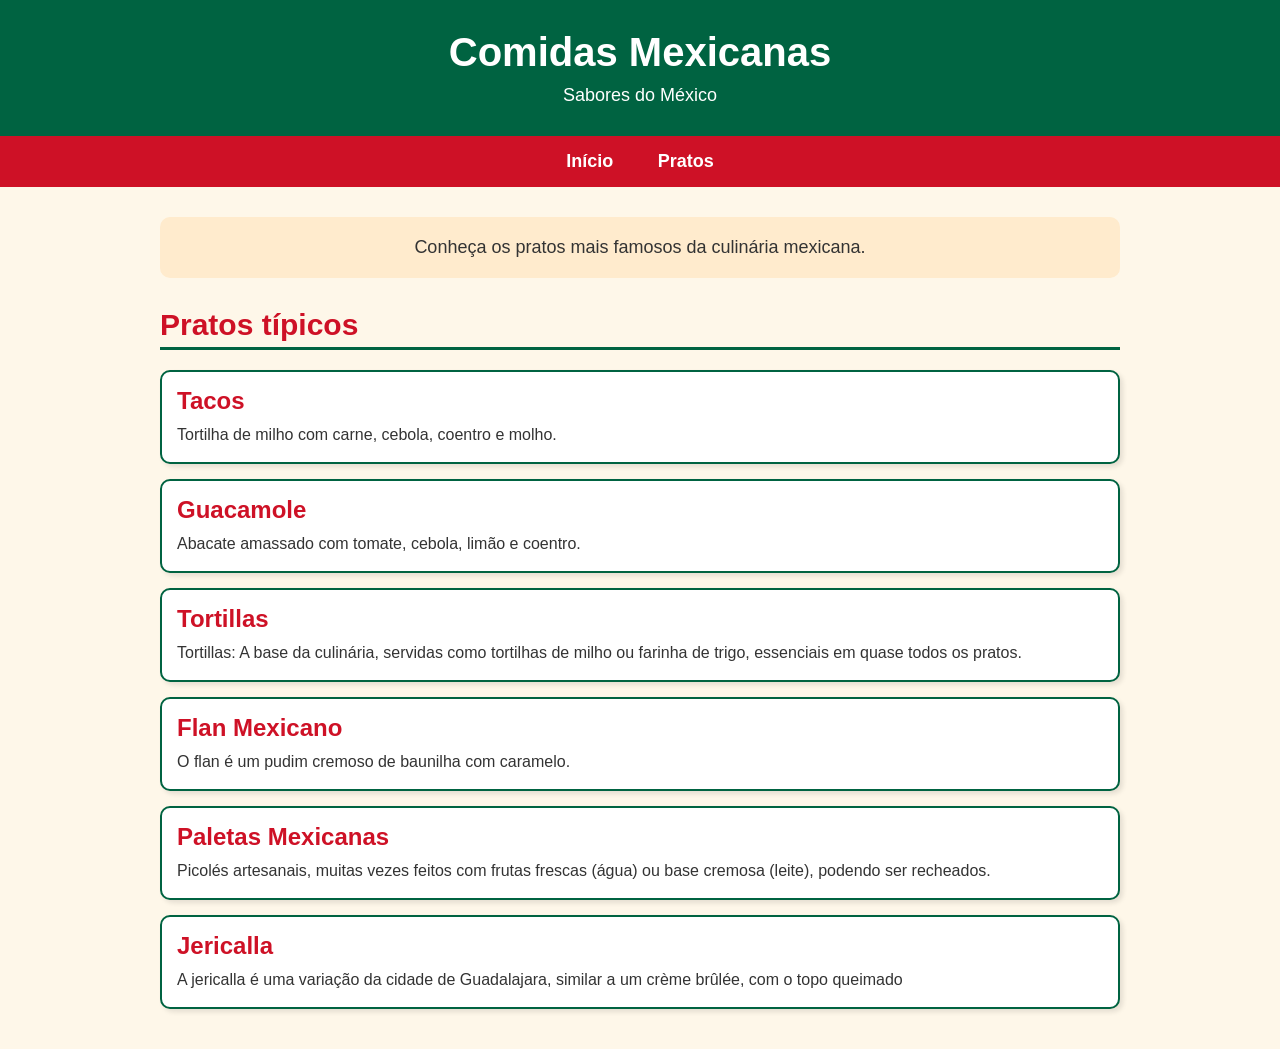
==== index.html @ 4fc7807b "Add files via upload" ====
<!DOCTYPE html>
<html lang="pt-BR">
<head>
    <meta charset="UTF-8">
    <meta name="viewport" content="width=device-width, initial-scale=1.0">
    <title>Comidas Mexicanas</title>
    <link rel="stylesheet" href="css/estilo.css">
</head>
<body>

    <div class="cabecalho">
        <h1>Comidas Mexicanas</h1>
        <p>Sabores do México</p>
    </div>

    <div class="menu">
        <a href="#">Início</a>
        <a href="#pratos">Pratos</a>
    </div>

    <div class="conteudo">

        <div class="boas-vindas">

            <p>Conheça os pratos mais famosos da culinária mexicana.</p>
        </div>

        <div id="pratos" class="secao">
            <h2>Pratos típicos</h2>
            
            <div class="card">
                <h3>Tacos</h3>
                <p>Tortilha de milho com carne, cebola, coentro e molho.</p>
            </div>
            
            <div class="card">
                <h3>Guacamole</h3>
                <p>Abacate amassado com tomate, cebola, limão e coentro.</p>
            </div>
            
            <div class="card">
                <h3>Tortillas</h3>
                <p>Tortillas: A base da culinária, servidas como tortilhas de milho ou farinha de trigo, essenciais em quase todos os pratos.</p>
            </div>
            
            <div class="card">
                <h3>Flan Mexicano</h3>
                <p>O flan é um pudim cremoso de baunilha com caramelo.</p>
            </div>
            
            <div class="card">
                <h3>Paletas Mexicanas</h3>
                <p>Picolés artesanais, muitas vezes feitos com frutas frescas (água) ou base cremosa (leite), podendo ser recheados.</p>
            </div>
            
            <div class="card">
                <h3>Jericalla</h3>
                <p>A jericalla é uma variação da cidade de Guadalajara, similar a um crème brûlée, com o topo queimado</p>
            </div>
        </div>
    </div>

</body>
</html>
---- css/estilo.css ----
* {
    margin: 0;
    padding: 0;
    box-sizing: border-box;
}

body {
    font-family: Arial, Helvetica, sans-serif;
    background-color: #fef7e9;
}


.cabecalho {
    background-color: #006341;
    color: white;
    text-align: center;
    padding: 30px 20px;
}

.cabecalho h1 {
    font-size: 40px;
    margin-bottom: 10px;
}

.cabecalho p {
    font-size: 18px;
}


.menu {
    background-color: #ce1126;
    text-align: center;
    padding: 15px 0;
}

.menu a {
    color: white;
    text-decoration: none;
    margin: 0 20px;
    font-weight: bold;
    font-size: 18px;
}

.menu a:hover {
    text-decoration: underline;
}


.conteudo {
    max-width: 1000px;
    margin: 30px auto;
    padding: 0 20px;
}


.boas-vindas {
    background-color: #ffebcd;
    padding: 20px;
    border-radius: 10px;
    margin-bottom: 30px;
    text-align: center;
}

.boas-vindas h2 {
    color: #006341;
    margin-bottom: 10px;
    font-size: 28px;
}

.boas-vindas p {
    font-size: 18px;
    color: #333;
}


.secao {
    margin-bottom: 40px;
}

.secao h2 {
    color: #ce1126;
    font-size: 30px;
    margin-bottom: 20px;
    border-bottom: 3px solid #006341;
    padding-bottom: 5px;
}


.card {
    background-color: white;
    border: 2px solid #006341;
    border-radius: 10px;
    padding: 15px;
    margin-bottom: 15px;
    box-shadow: 3px 3px 5px rgba(0,0,0,0.1);
}

.card h3 {
    color: #ce1126;
    font-size: 24px;
    margin-bottom: 8px;
}

.card p {
    color: #333;
    font-size: 16px;
    line-height: 1.5;
}


.ingredientes {
    background-color: #fff2d7;
    padding: 20px;
    border-radius: 10px;
}

.ingredientes ul {
    list-style: none;
    display: flex;
    flex-wrap: wrap;
    gap: 15px;
    margin-top: 15px;
}

.ingredientes li {
    background-color: white;
    padding: 10px 20px;
    border-radius: 30px;
    border: 2px solid #006341;
    font-size: 18px;
    font-weight: bold;
}


.rodape {
    background-color: #333;
    color: white;
    text-align: center;
    padding: 20px;
    margin-top: 30px;
}

.rodape p {
    margin: 5px 0;
    font-size: 16px;
}
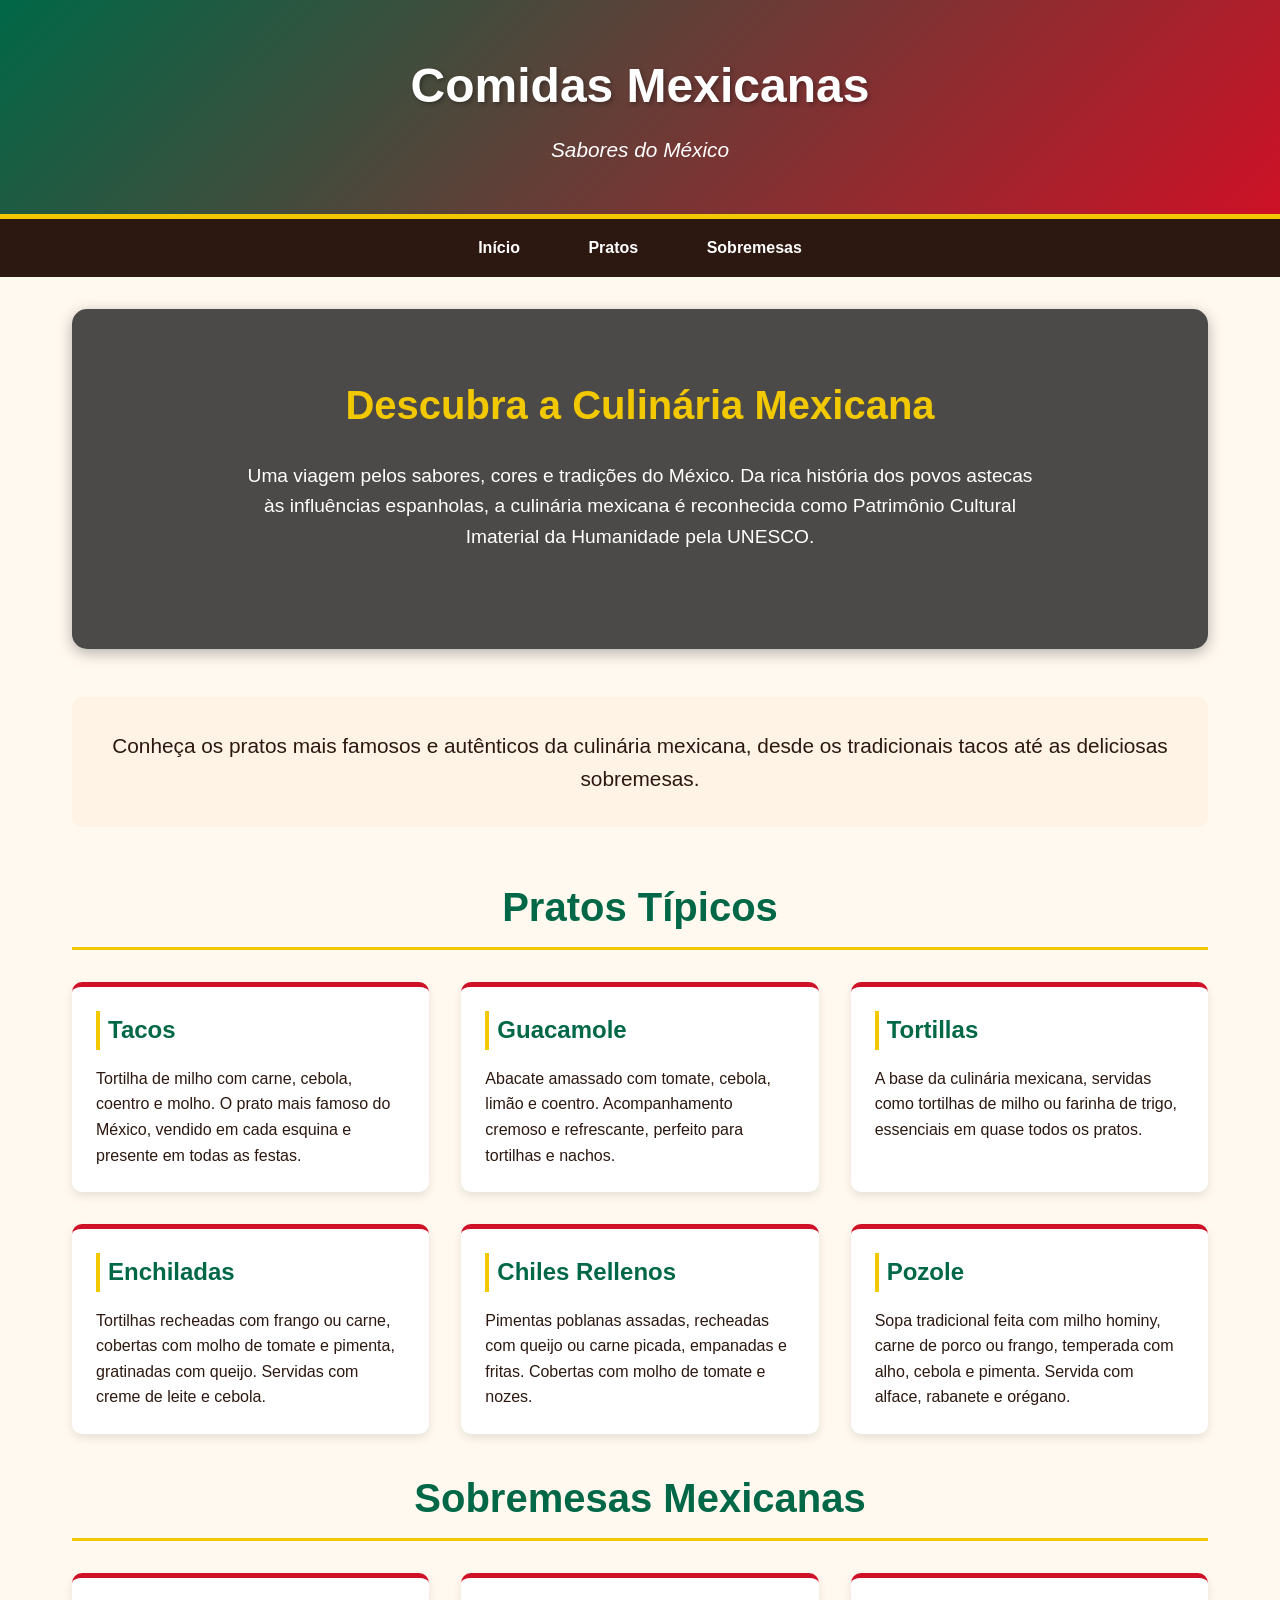
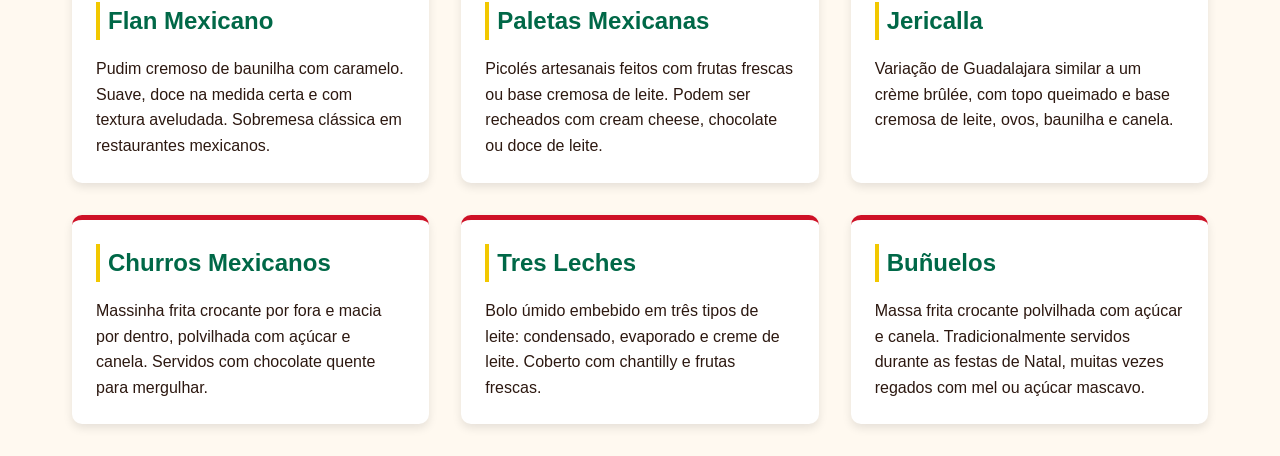
==== commit e7989354: "Add files via upload" ====
--- a/index.html
+++ b/index.html
@@ -1,4 +1,3 @@
-
 <!DOCTYPE html>
 <html lang="pt-BR">
 <head>
@@ -6,6 +5,7 @@
     <meta name="viewport" content="width=device-width, initial-scale=1.0">
     <title>Comidas Mexicanas</title>
     <link rel="stylesheet" href="css/estilo.css">
+ 
 </head>
 <body>
 
@@ -15,48 +15,99 @@
     </div>
 
     <div class="menu">
-        <a href="#">Início</a>
+        <a href="#inicio">Início</a>
         <a href="#pratos">Pratos</a>
+        <a href="#sobremesas">Sobremesas</a>
     </div>
 
     <div class="conteudo">
+        
+        <div id="inicio" class="tela-inicio">
+            <h2>Descubra a Culinária Mexicana</h2>
+            <p>Uma viagem pelos sabores, cores e tradições do México. Da rica história dos povos astecas às influências espanholas, a culinária mexicana é reconhecida como Patrimônio Cultural Imaterial da Humanidade pela UNESCO.</p>
+            <p></p>
+        </div>
 
         <div class="boas-vindas">
-
-            <p>Conheça os pratos mais famosos da culinária mexicana.</p>
+            <p>Conheça os pratos mais famosos e autênticos da culinária mexicana, desde os tradicionais tacos até as deliciosas sobremesas.</p>
         </div>
 
         <div id="pratos" class="secao">
-            <h2>Pratos típicos</h2>
+            <h2> Pratos Típicos </h2>
             
-            <div class="card">
-                <h3>Tacos</h3>
-                <p>Tortilha de milho com carne, cebola, coentro e molho.</p>
+            <div class="grid-pratos">
+               
+                <div class="card">
+                    <h3>Tacos</h3>
+                    <p>Tortilha de milho com carne, cebola, coentro e molho. O prato mais famoso do México, vendido em cada esquina e presente em todas as festas.</p>
+                </div>
+                
+                <div class="card">
+                    <h3>Guacamole</h3>
+                    <p>Abacate amassado com tomate, cebola, limão e coentro. Acompanhamento cremoso e refrescante, perfeito para tortilhas e nachos.</p>
+                </div>
+                
+                <div class="card">
+                    <h3>Tortillas</h3>
+                    <p>A base da culinária mexicana, servidas como tortilhas de milho ou farinha de trigo, essenciais em quase todos os pratos.</p>
+                </div>
+
+                
+                <div class="card">
+                    <h3>Enchiladas</h3>
+                    <p>Tortilhas recheadas com frango ou carne, cobertas com molho de tomate e pimenta, gratinadas com queijo. Servidas com creme de leite e cebola.</p>
+                </div>
+
+                <div class="card">
+                    <h3>Chiles Rellenos</h3>
+                    <p>Pimentas poblanas assadas, recheadas com queijo ou carne picada, empanadas e fritas. Cobertas com molho de tomate e nozes.</p>
+                </div>
+
+                <div class="card">
+                    <h3>Pozole</h3>
+                    <p>Sopa tradicional feita com milho hominy, carne de porco ou frango, temperada com alho, cebola e pimenta. Servida com alface, rabanete e orégano.</p>
+                </div>
+
             </div>
+        </div>
+
+        
+        <div id="sobremesas" class="secao">
+            <h2>Sobremesas Mexicanas </h2>
             
-            <div class="card">
-                <h3>Guacamole</h3>
-                <p>Abacate amassado com tomate, cebola, limão e coentro.</p>
-            </div>
-            
-            <div class="card">
-                <h3>Tortillas</h3>
-                <p>Tortillas: A base da culinária, servidas como tortilhas de milho ou farinha de trigo, essenciais em quase todos os pratos.</p>
-            </div>
-            
-            <div class="card">
-                <h3>Flan Mexicano</h3>
-                <p>O flan é um pudim cremoso de baunilha com caramelo.</p>
-            </div>
-            
-            <div class="card">
-                <h3>Paletas Mexicanas</h3>
-                <p>Picolés artesanais, muitas vezes feitos com frutas frescas (água) ou base cremosa (leite), podendo ser recheados.</p>
-            </div>
-            
-            <div class="card">
-                <h3>Jericalla</h3>
-                <p>A jericalla é uma variação da cidade de Guadalajara, similar a um crème brûlée, com o topo queimado</p>
+            <div class="grid-pratos">
+                
+                <div class="card">
+                    <h3>Flan Mexicano</h3>
+                    <p>Pudim cremoso de baunilha com caramelo. Suave, doce na medida certa e com textura aveludada. Sobremesa clássica em restaurantes mexicanos.</p>
+                </div>
+                
+                <div class="card">
+                    <h3>Paletas Mexicanas</h3>
+                    <p>Picolés artesanais feitos com frutas frescas ou base cremosa de leite. Podem ser recheados com cream cheese, chocolate ou doce de leite.</p>
+                </div>
+                
+                <div class="card">
+                    <h3>Jericalla</h3>
+                    <p>Variação de Guadalajara similar a um crème brûlée, com topo queimado e base cremosa de leite, ovos, baunilha e canela.</p>
+                </div>
+
+                
+                <div class="card">
+                    <h3>Churros Mexicanos</h3>
+                    <p>Massinha frita crocante por fora e macia por dentro, polvilhada com açúcar e canela. Servidos com chocolate quente para mergulhar.</p>
+                </div>
+
+                <div class="card">
+                    <h3>Tres Leches</h3>
+                    <p>Bolo úmido embebido em três tipos de leite: condensado, evaporado e creme de leite. Coberto com chantilly e frutas frescas.</p>
+                </div>
+
+                <div class="card">
+                    <h3>Buñuelos</h3>
+                    <p>Massa frita crocante polvilhada com açúcar e canela. Tradicionalmente servidos durante as festas de Natal, muitas vezes regados com mel ou açúcar mascavo.</p>
+                </div>
+
             </div>
         </div>
     </div>
--- a/css/estilo.css
+++ b/css/estilo.css
@@ -1,146 +1,161 @@
-* {
-    margin: 0;
-    padding: 0;
-    box-sizing: border-box;
-}
-
-body {
-    font-family: Arial, Helvetica, sans-serif;
-    background-color: #fef7e9;
-}
-
-
-.cabecalho {
-    background-color: #006341;
-    color: white;
-    text-align: center;
-    padding: 30px 20px;
-}
-
-.cabecalho h1 {
-    font-size: 40px;
-    margin-bottom: 10px;
-}
-
-.cabecalho p {
-    font-size: 18px;
-}
-
-
-.menu {
-    background-color: #ce1126;
-    text-align: center;
-    padding: 15px 0;
-}
-
-.menu a {
-    color: white;
-    text-decoration: none;
-    margin: 0 20px;
-    font-weight: bold;
-    font-size: 18px;
-}
-
-.menu a:hover {
-    text-decoration: underline;
-}
-
-
-.conteudo {
-    max-width: 1000px;
-    margin: 30px auto;
-    padding: 0 20px;
-}
-
-
-.boas-vindas {
-    background-color: #ffebcd;
-    padding: 20px;
-    border-radius: 10px;
-    margin-bottom: 30px;
-    text-align: center;
-}
-
-.boas-vindas h2 {
-    color: #006341;
-    margin-bottom: 10px;
-    font-size: 28px;
-}
-
-.boas-vindas p {
-    font-size: 18px;
-    color: #333;
-}
-
-
-.secao {
-    margin-bottom: 40px;
-}
-
-.secao h2 {
-    color: #ce1126;
-    font-size: 30px;
-    margin-bottom: 20px;
-    border-bottom: 3px solid #006341;
-    padding-bottom: 5px;
-}
-
-
-.card {
-    background-color: white;
-    border: 2px solid #006341;
-    border-radius: 10px;
-    padding: 15px;
-    margin-bottom: 15px;
-    box-shadow: 3px 3px 5px rgba(0,0,0,0.1);
-}
-
-.card h3 {
-    color: #ce1126;
-    font-size: 24px;
-    margin-bottom: 8px;
-}
-
-.card p {
-    color: #333;
-    font-size: 16px;
-    line-height: 1.5;
-}
-
-
-.ingredientes {
-    background-color: #fff2d7;
-    padding: 20px;
-    border-radius: 10px;
-}
-
-.ingredientes ul {
-    list-style: none;
-    display: flex;
-    flex-wrap: wrap;
-    gap: 15px;
-    margin-top: 15px;
-}
-
-.ingredientes li {
-    background-color: white;
-    padding: 10px 20px;
-    border-radius: 30px;
-    border: 2px solid #006341;
-    font-size: 18px;
-    font-weight: bold;
-}
-
-
-.rodape {
-    background-color: #333;
-    color: white;
-    text-align: center;
-    padding: 20px;
-    margin-top: 30px;
-}
-
-.rodape p {
-    margin: 5px 0;
-    font-size: 16px;
-}+        * {
+            margin: 0;
+            padding: 0;
+            box-sizing: border-box;
+        }
+        
+        body {
+            font-family: 'Segoe UI', Tahoma, Geneva, Verdana, sans-serif;
+            background-color: #fff9f0;
+            color: #2c1810;
+            line-height: 1.6;
+        }
+        
+        .cabecalho {
+            background: linear-gradient(135deg, #006847 0%, #ce1126 100%);
+            color: white;
+            text-align: center;
+            padding: 3rem 1rem;
+            border-bottom: 5px solid #f2c800;
+        }
+        
+        .cabecalho h1 {
+            font-size: 3rem;
+            margin-bottom: 0.5rem;
+            text-shadow: 2px 2px 4px rgba(0,0,0,0.3);
+        }
+        
+        .cabecalho p {
+            font-size: 1.3rem;
+            font-style: italic;
+        }
+        
+        .menu {
+            background-color: #2c1810;
+            padding: 1rem;
+            text-align: center;
+            position: sticky;
+            top: 0;
+            z-index: 100;
+        }
+        
+        .menu a {
+            color: white;
+            text-decoration: none;
+            padding: 0.8rem 1.5rem;
+            margin: 0 0.5rem;
+            border-radius: 25px;
+            transition: background-color 0.3s;
+            font-weight: bold;
+        }
+        
+        .menu a:hover {
+            background-color: #f2c800;
+            color: #2c1810;
+        }
+        
+        .conteudo {
+            max-width: 1200px;
+            margin: 0 auto;
+            padding: 2rem;
+        }
+        
+        .tela-inicio {
+            background: linear-gradient(rgba(0,0,0,0.7), rgba(0,0,0,0.7)), url('https://images.unsplash.com/photo-1599974579688-8dbdd335c77f?auto=format&fit=crop&w=1200&q=80');
+            background-size: cover;
+            background-position: center;
+            color: white;
+            text-align: center;
+            padding: 4rem 2rem;
+            border-radius: 15px;
+            margin-bottom: 3rem;
+            box-shadow: 0 4px 15px rgba(0,0,0,0.3);
+        }
+        
+        .tela-inicio h2 {
+            font-size: 2.5rem;
+            margin-bottom: 1.5rem;
+            color: #f2c800;
+        }
+        
+        .tela-inicio p {
+            font-size: 1.2rem;
+            max-width: 800px;
+            margin: 0 auto 2rem;
+        }
+        
+        .btn-saiba-mais {
+            display: inline-block;
+            background-color: #ce1126;
+            color: white;
+            padding: 1rem 2rem;
+            text-decoration: none;
+            border-radius: 50px;
+            font-weight: bold;
+            transition: transform 0.3s, background-color 0.3s;
+            border: 2px solid #f2c800;
+        }
+        
+        .btn-saiba-mais:hover {
+            background-color: #006847;
+            transform: scale(1.05);
+        }
+        
+        .boas-vindas {
+            text-align: center;
+            margin-bottom: 3rem;
+            padding: 2rem;
+            background-color: #fef3e4;
+            border-radius: 10px;
+        }
+        
+        .boas-vindas p {
+            font-size: 1.3rem;
+            color: #2c1810;
+        }
+        
+        .secao {
+            margin-top: 2rem;
+        }
+        
+        .secao h2 {
+            text-align: center;
+            font-size: 2.5rem;
+            color: #006847;
+            margin-bottom: 2rem;
+            border-bottom: 3px solid #f2c800;
+            padding-bottom: 0.5rem;
+        }
+        
+        .grid-pratos {
+            display: grid;
+            grid-template-columns: repeat(auto-fit, minmax(300px, 1fr));
+            gap: 2rem;
+        }
+        
+        .card {
+            background-color: white;
+            border-radius: 10px;
+            padding: 1.5rem;
+            box-shadow: 0 4px 10px rgba(0,0,0,0.1);
+            transition: transform 0.3s, box-shadow 0.3s;
+            border-top: 5px solid #ce1126;
+        }
+        
+        .card:hover {
+            transform: translateY(-5px);
+            box-shadow: 0 6px 15px rgba(0,0,0,0.2);
+        }
+        
+        .card h3 {
+            color: #006847;
+            font-size: 1.5rem;
+            margin-bottom: 1rem;
+            border-left: 4px solid #f2c800;
+            padding-left: 0.5rem;
+        }
+        
+        .card p {
+            color: #2c1810;
+            font-size: 1rem;
+        }
